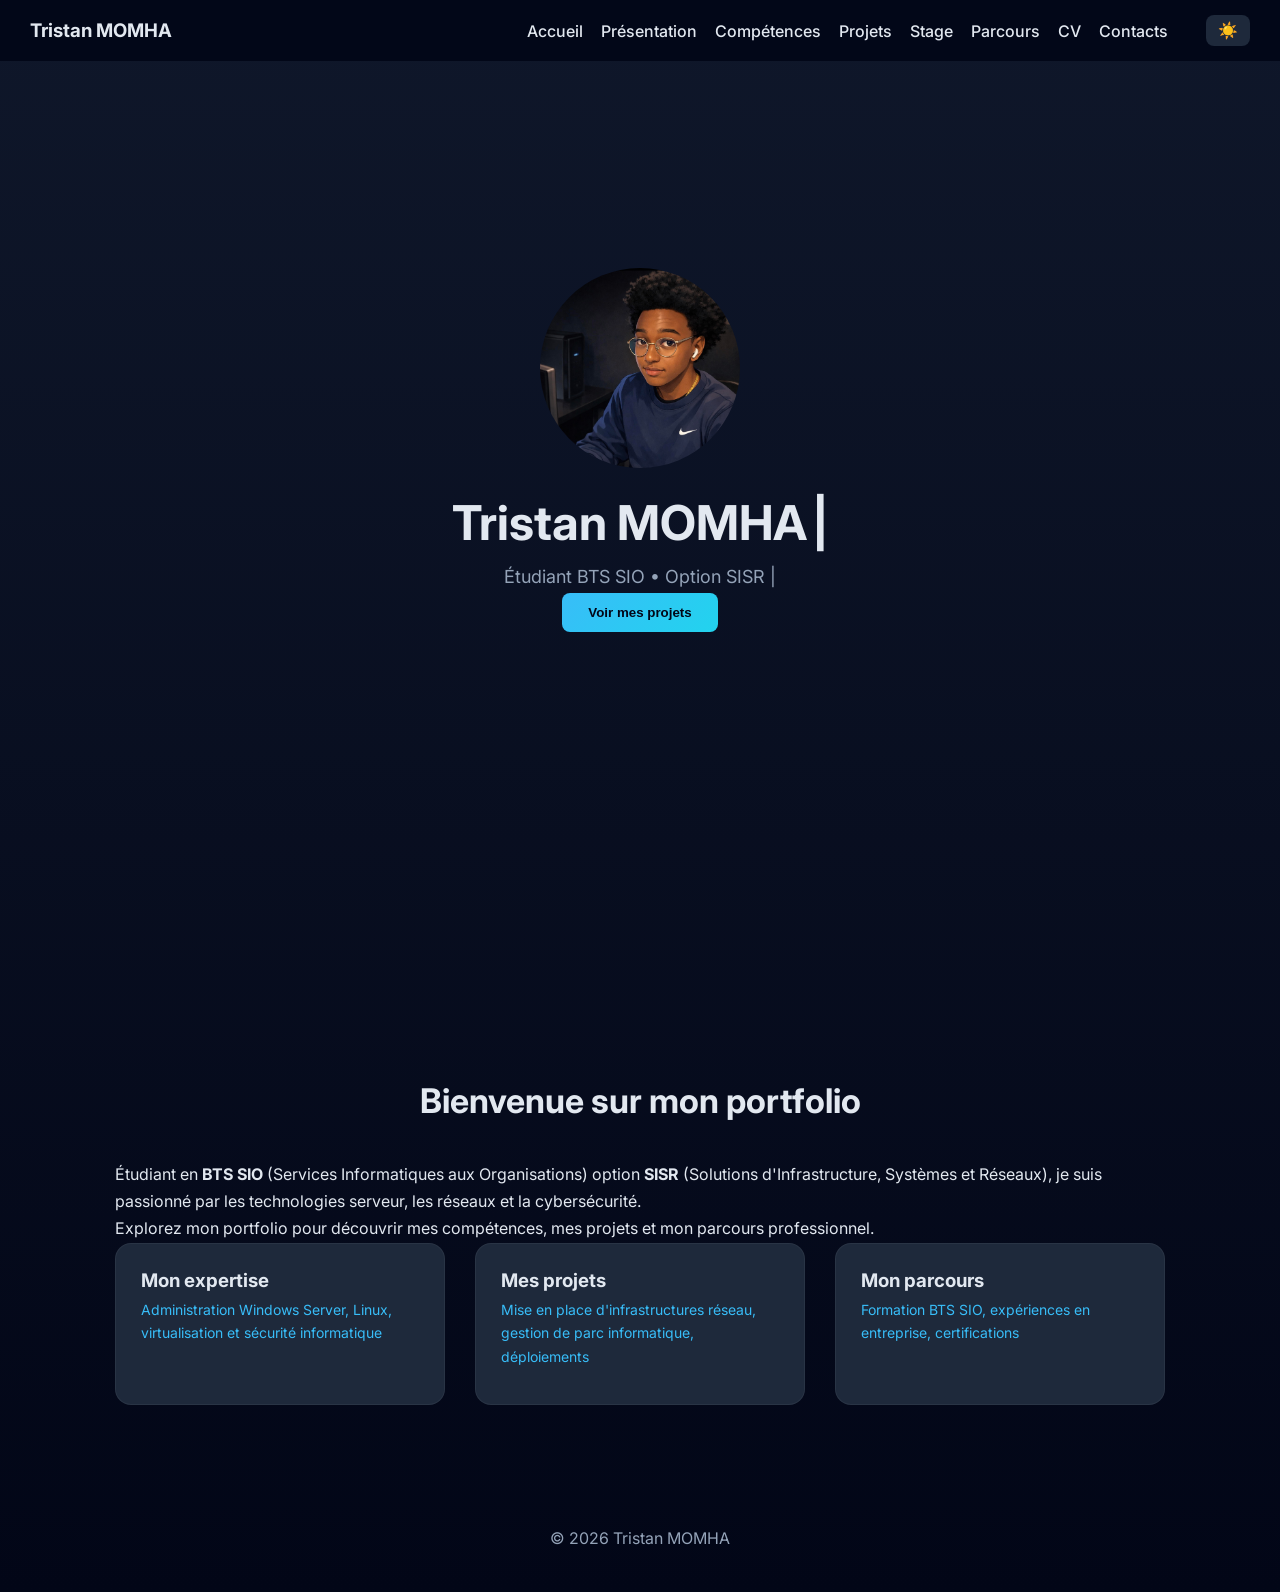
==== index.html @ 9be64e83 "Premier commit : mon site portfolio" ====
<!DOCTYPE html>
<html lang="fr">
<head>

<meta charset="UTF-8">
<meta name="viewport" content="width=device-width, initial-scale=1.0">

<meta name="description" content="Portfolio de Tristan MOMHA, étudiant BTS SIO option SISR. Compétences en administration Windows Server, Linux, réseaux et sécurité.">

 <title>Portfolio | Tristan MOMHA</title>

<link rel="stylesheet" href="css/style.css">

<link href="https://fonts.googleapis.com/css2?family=Inter:wght@300;400;600;700&display=swap" rel="stylesheet">

</head>

<body>

<nav>

<h3>Tristan MOMHA</h3>

<div class="nav-links">
<a href="index.html">Accueil</a>
<a href="presentation.html">Présentation</a>
<a href="competences.html">Compétences</a>
<a href="projets.html">Projets</a>
<a href="stage.html">Stage</a>
<a href="parcours.html">Parcours</a>
<a href="cv.html">CV</a>
<a href="contact.html">Contacts</a>

<button id="theme-toggle" aria-label="Changer le thème">☀️</button>

</div>

</nav>


<header>

<img src="moi.jpg" alt="Photo de profil de Tristan MOMHA">

<h1 class="typewriter">Tristan MOMHA</h1>

<p class="typewriter">Étudiant BTS SIO • Option SISR</p>

<a href="projets.html">
<button aria-label="Voir mes projets">Voir mes projets</button>
</a>

</header>


<main>

<section>

<h2>Bienvenue sur mon portfolio</h2>

<p class="intro">
Étudiant en <strong>BTS SIO</strong> (Services Informatiques aux Organisations) option <strong>SISR</strong> (Solutions d'Infrastructure, Systèmes et Réseaux), je suis passionné par les technologies serveur, les réseaux et la cybersécurité.
</p>

<p class="intro">
Explorez mon portfolio pour découvrir mes compétences, mes projets et mon parcours professionnel.
</p>

<div class="grid">

<div class="card">

<h3>Mon expertise</h3>

<p>Administration Windows Server, Linux, virtualisation et sécurité informatique</p>

</div>

<div class="card">

<h3>Mes projets</h3>

<p>Mise en place d'infrastructures réseau, gestion de parc informatique, déploiements</p>

</div>

<div class="card">

<h3>Mon parcours</h3>

<p>Formation BTS SIO, expériences en entreprise, certifications</p>

</div>

</div>

</section>

</main>


<footer>

<p>© 2026 Tristan MOMHA</p>

</footer>

<script src="js/script.js"></script>

</body>
</html>
---- css/style.css ----
:root{
--bg:#0f172a;
--bg2:#020617;
--card:#1e293b;
--accent:#38bdf8;
--accent2:#22d3ee;
--text:#e2e8f0;
--muted:#94a3b8;
}

/* RESET */

*{
margin:0;
padding:0;
box-sizing:border-box;
}

html{
scroll-behavior:smooth;
}

body{
font-family:'Inter',sans-serif;
background:linear-gradient(180deg,var(--bg),var(--bg2));
color:var(--text);
}

/* NAVIGATION */

nav{
position:fixed;
top:0;
width:100%;
background:rgba(2,6,23,0.9);
backdrop-filter:blur(8px);
padding:15px 30px;
display:flex;
justify-content:space-between;
align-items:center;
z-index:1000;
}

.nav-links{
display:flex;
align-items:center;
gap:18px;
}

nav h3{
font-weight:700;
}

nav a{
color:var(--text);
text-decoration:none;
font-weight:500;
transition:0.3s;
}

nav a:hover{
color:var(--accent);
}

nav a:focus{
outline:2px solid var(--accent);
outline-offset:4px;
border-radius:4px;
}

nav a.active{
color:var(--accent);
font-weight:600;
}

/* HEADER */

header{
height:100vh;
display:flex;
flex-direction:column;
justify-content:center;
align-items:center;
text-align:center;
padding:20px;
}

header img{
width:200px;
height:200px;
border-radius:50%;
object-fit:cover;
object-position:center top;
margin-bottom:25px;
}

header h1{
font-size:48px;
margin-bottom:10px;
}

header p{
color:var(--muted);
font-size:18px;
}

/* SECTIONS */

section{
padding:120px 25px 80px;
max-width:1100px;
margin:auto;
margin-top:60px;
}

h2{
font-size:34px;
margin-bottom:40px;
text-align:center;
}

p{
line-height:1.7;
}

/* BOUTONS */

button{
padding:12px 26px;
border-radius:8px;
border:none;
background:linear-gradient(135deg,var(--accent),var(--accent2));
color:#020617;
font-weight:600;
cursor:pointer;
transition:0.3s;
}

button:hover{
transform:translateY(-3px);
box-shadow:0 10px 25px rgba(0,0,0,0.4);
}

button:focus{
outline:2px solid var(--accent);
outline-offset:4px;
}

/* GRID */

.grid{
display:grid;
grid-template-columns:repeat(auto-fit,minmax(320px,1fr));
gap:30px;
}

/* CARTES */

.card{
background:var(--card);
padding:25px;
border-radius:16px;
border:1px solid rgba(255,255,255,0.05);
transition:0.3s;
}

.card:hover{
transform:translateY(-8px);
box-shadow:0 20px 50px rgba(0,0,0,0.4);
}

.card h3{
margin-bottom:6px;
}

.card p{
color:var(--accent);
font-size:14px;
margin-bottom:10px;
}

.card ul{
margin-top:10px;
padding-left:18px;
line-height:1.6;
color:var(--muted);
}

/* IMAGE LOCALISATION STAGE */

.stage-img{
width:100%;
margin-top:15px;
border-radius:10px;
transition:0.3s;
}

.stage-img:hover{
transform:scale(1.03);
}

/* COMPÉTENCES */

.skills{
display:grid;
gap:18px;
}

.skill-bar{
background:#0f172a;
border-radius:10px;
overflow:hidden;
}

.skill-bar span{
display:block;
padding:6px;
background:linear-gradient(90deg,var(--accent),var(--accent2));
}

/* TIMELINE */

.timeline{
border-left:2px solid var(--accent);
padding-left:20px;
display:grid;
gap:25px;
}

.timeline-item{
position:relative;
}

.timeline-item::before{
content:"";
position:absolute;
left:-29px;
top:5px;
width:14px;
height:14px;
background:var(--accent);
border-radius:50%;
}

/* CV */

.cv-preview{
width:100%;
height:500px;
border:none;
border-radius:12px;
margin-bottom:20px;
}

/* CONTACT */

.contact-card{
background:var(--card);
padding:30px;
border-radius:16px;
max-width:500px;
margin:auto;
text-align:center;
}

.contact-info{
font-size:18px;
margin-bottom:20px;
}

.contact-info a{
color:var(--accent);
text-decoration:none;
}

.contact-info a:hover{
text-decoration:underline;
}

/* CONTACT FORM */

.contact-container{
display:grid;
grid-template-columns:1fr 1fr;
gap:40px;
max-width:1000px;
margin:auto;
}

.contact-form{
background:var(--card);
padding:30px;
border-radius:16px;
}

.form-group{
margin-bottom:20px;
}

.form-group label{
display:block;
margin-bottom:8px;
font-weight:500;
}

.form-group input,
.form-group textarea{
width:100%;
padding:12px 16px;
border-radius:8px;
border:1px solid rgba(255,255,255,0.1);
background:rgba(0,0,0,0.2);
color:var(--text);
font-family:'Inter',sans-serif;
font-size:14px;
transition:0.3s;
}

.form-group input:focus,
.form-group textarea:focus{
outline:none;
border-color:var(--accent);
box-shadow:0 0 0 3px rgba(56,189,248,0.2);
}

.form-group textarea{
resize:vertical;
min-height:120px;
}

#form-status{
margin-top:15px;
text-align:center;
font-size:14px;
}

#form-status.success{
color:#22c55e;
}

#form-status.error{
color:#ef4444;
}

.contact-info-card{
background:var(--card);
padding:30px;
border-radius:16px;
}

.contact-info-card h3{
margin-bottom:25px;
}

.contact-item{
margin-bottom:20px;
}

.contact-item span{
display:block;
color:var(--muted);
font-size:13px;
margin-bottom:5px;
}

.contact-item a{
color:var(--accent);
text-decoration:none;
font-size:16px;
}

.contact-item a:hover{
text-decoration:underline;
}

/* FOOTER */

footer{
text-align:center;
padding:40px 20px;
color:var(--muted);
}

/* TYPEWRITER */

.typewriter::after{
content:"|";
margin-left:5px;
animation:blink 1s infinite;
}

@keyframes blink{
0%{opacity:1;}
50%{opacity:0;}
100%{opacity:1;}
}

/* MODE CLAIR */

body.light-mode{

--bg:#ffffff;
--bg2:#f1f5f9;
--card:#ffffff;
--text:#0f172a;
--muted:#475569;

background:linear-gradient(180deg,var(--bg),var(--bg2));
color:var(--text);

}

body.light-mode nav{
background:rgba(255,255,255,0.9);
}

body.light-mode .card{
box-shadow:0 10px 25px rgba(0,0,0,0.1);
}

body.light-mode .skill-bar{
background:#e2e8f0;
}

/* BOUTON THEME */

#theme-toggle{
margin-left:20px;
padding:6px 12px;
border-radius:8px;
border:none;
cursor:pointer;
font-size:16px;
background:var(--card);
color:var(--text);
transition:0.3s;
}

#theme-toggle:hover{
transform:scale(1.1);
}

#theme-toggle:focus{
outline:2px solid var(--accent);
outline-offset:4px;
}

/* RESPONSIVE */

@media(max-width:800px){
.contact-container{
grid-template-columns:1fr;
}
}

@media(max-width:700px){

nav{
flex-direction:column;
gap:10px;
}

header h1{
font-size:34px;
}

a:focus{
outline:2px solid var(--accent);
outline-offset:4px;
}

}
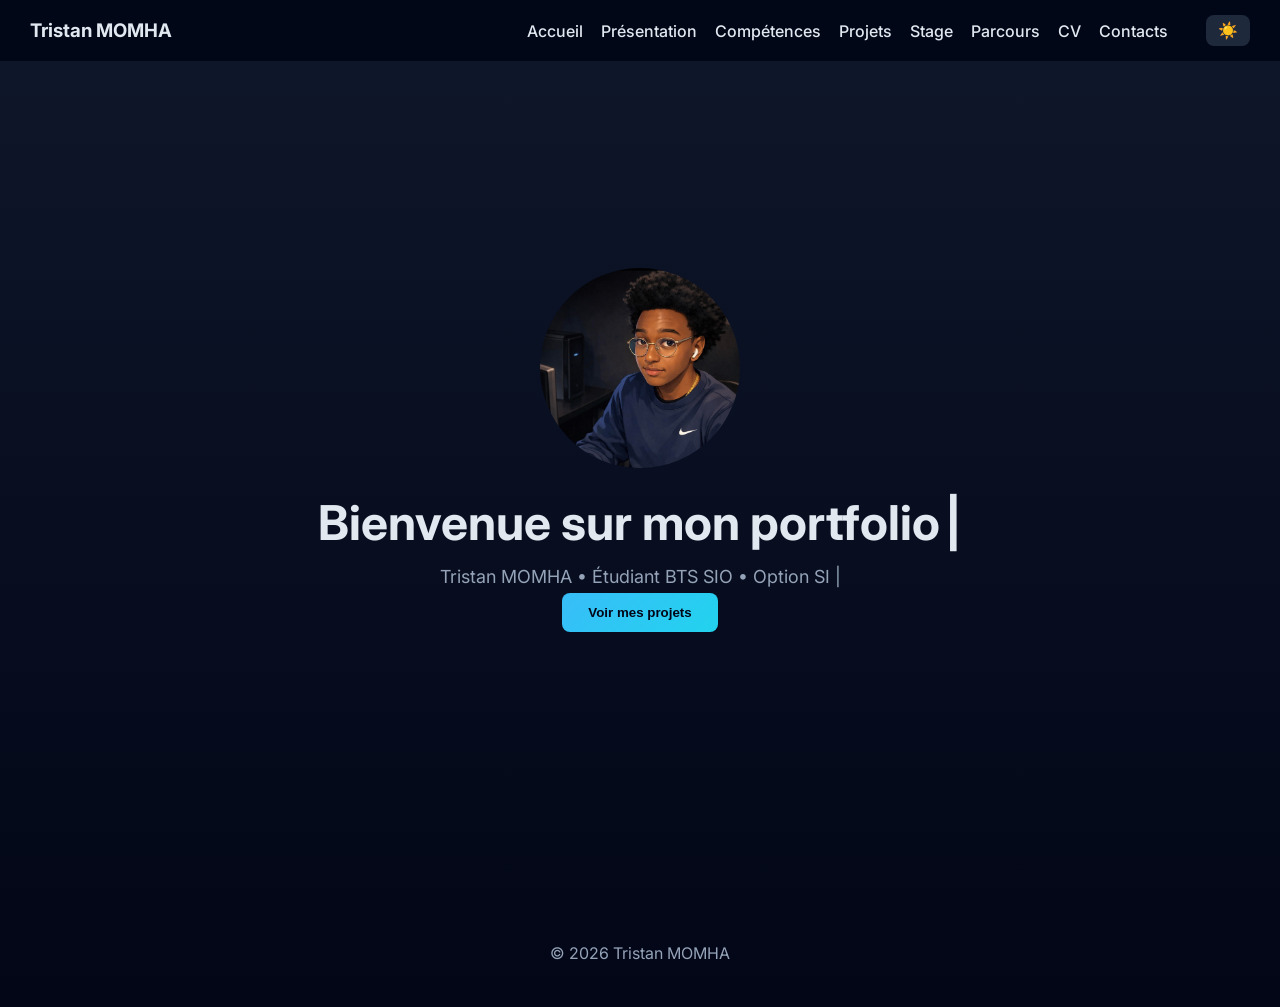
==== commit 8abd1bbe: "page de présentation" ====
--- a/index.html
+++ b/index.html
@@ -42,62 +42,15 @@
 
 <img src="moi.jpg" alt="Photo de profil de Tristan MOMHA">
 
-<h1 class="typewriter">Tristan MOMHA</h1>
+<h1 class="typewriter">Bienvenue sur mon portfolio</h1>
 
-<p class="typewriter">Étudiant BTS SIO • Option SISR</p>
+<p class="typewriter">Tristan MOMHA • Étudiant BTS SIO • Option SISR</p>
 
 <a href="projets.html">
 <button aria-label="Voir mes projets">Voir mes projets</button>
 </a>
 
 </header>
-
-
-<main>
-
-<section>
-
-<h2>Bienvenue sur mon portfolio</h2>
-
-<p class="intro">
-Étudiant en <strong>BTS SIO</strong> (Services Informatiques aux Organisations) option <strong>SISR</strong> (Solutions d'Infrastructure, Systèmes et Réseaux), je suis passionné par les technologies serveur, les réseaux et la cybersécurité.
-</p>
-
-<p class="intro">
-Explorez mon portfolio pour découvrir mes compétences, mes projets et mon parcours professionnel.
-</p>
-
-<div class="grid">
-
-<div class="card">
-
-<h3>Mon expertise</h3>
-
-<p>Administration Windows Server, Linux, virtualisation et sécurité informatique</p>
-
-</div>
-
-<div class="card">
-
-<h3>Mes projets</h3>
-
-<p>Mise en place d'infrastructures réseau, gestion de parc informatique, déploiements</p>
-
-</div>
-
-<div class="card">
-
-<h3>Mon parcours</h3>
-
-<p>Formation BTS SIO, expériences en entreprise, certifications</p>
-
-</div>
-
-</div>
-
-</section>
-
-</main>
 
 
 <footer>
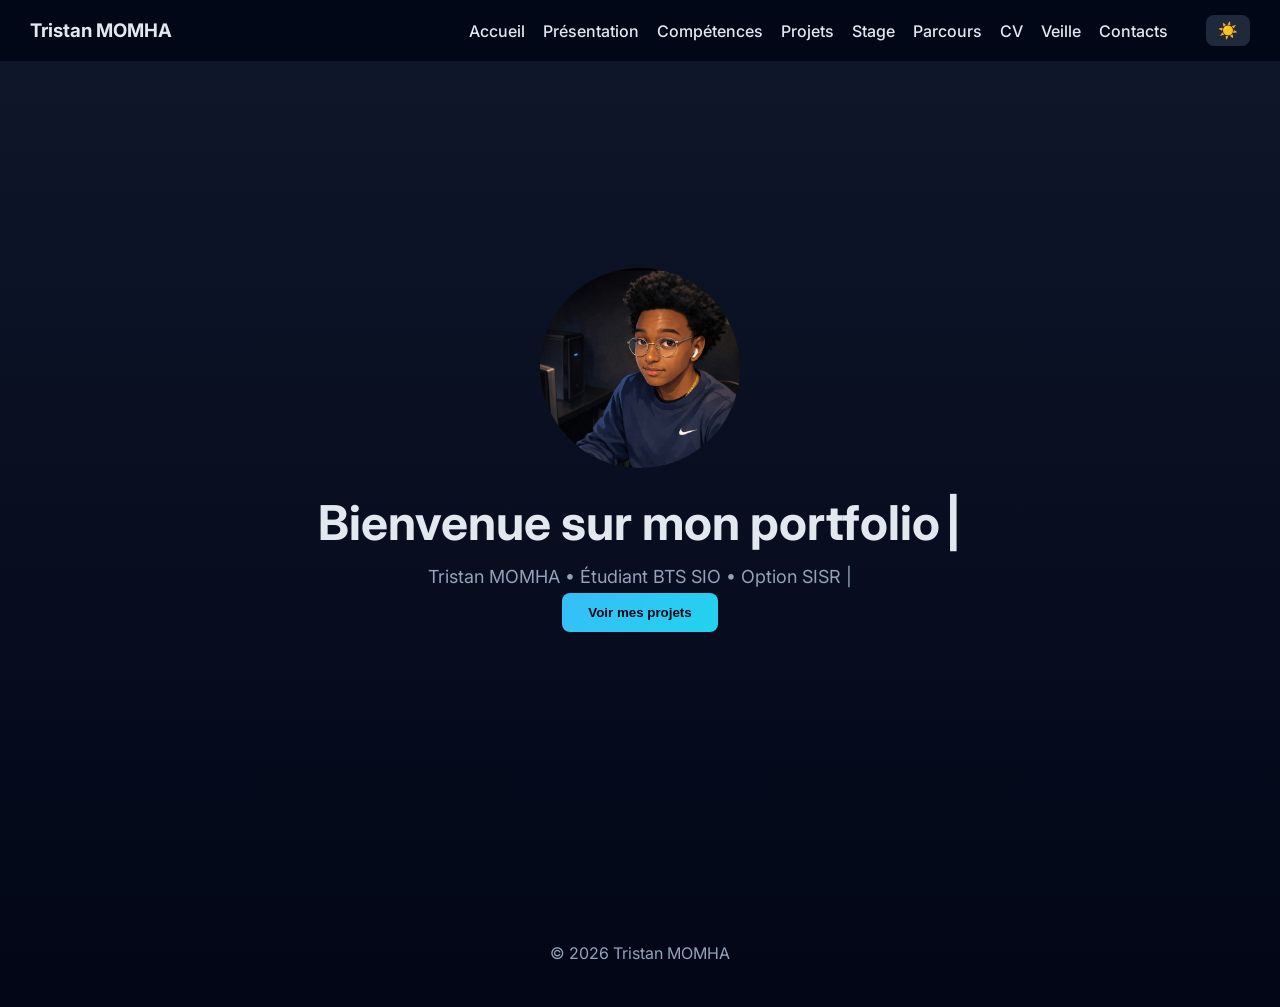
==== commit 6817fcd9: "rajout" ====
--- a/index.html
+++ b/index.html
@@ -29,6 +29,7 @@
 <a href="stage.html">Stage</a>
 <a href="parcours.html">Parcours</a>
 <a href="cv.html">CV</a>
+<a href="veille.html">Veille</a>
 <a href="contact.html">Contacts</a>
 
 <button id="theme-toggle" aria-label="Changer le thème">☀️</button>
--- a/css/style.css
+++ b/css/style.css
@@ -469,4 +469,177 @@
 outline-offset:4px;
 }
 
+}
+
+/* VEILLE TECHNOLOGIQUE */
+
+.veille-header {
+text-align: center;
+margin-bottom: 3rem;
+padding: 2rem;
+background: linear-gradient(135deg, var(--accent), var(--accent2));
+color: #020617;
+border-radius: 10px;
+}
+
+.veille-header h1 {
+font-size: 2.5rem;
+margin-bottom: 1rem;
+}
+
+.veille-header p {
+font-size: 1.2rem;
+opacity: 0.9;
+}
+
+.veille-sujet {
+background: var(--card);
+border-left: 4px solid #dc3545;
+padding: 1.5rem;
+margin: 2rem 0;
+border-radius: 0 10px 10px 0;
+}
+
+.veille-sujet h3 {
+color: #dc3545;
+margin-top: 0;
+}
+
+.sources-list {
+display: flex;
+flex-wrap: wrap;
+gap: 1rem;
+margin: 2rem 0;
+justify-content: center;
+}
+
+.source-badge {
+background: var(--card);
+padding: 0.5rem 1rem;
+border-radius: 20px;
+font-size: 0.9rem;
+color: var(--text);
+border: 1px solid rgba(255,255,255,0.1);
+}
+
+.rss-container {
+display: grid;
+grid-template-columns: repeat(auto-fill, minmax(350px, 1fr));
+gap: 2rem;
+margin: 3rem 0;
+}
+
+.source-section {
+background: var(--card);
+border-radius: 10px;
+box-shadow: 0 2px 10px rgba(0,0,0,0.1);
+overflow: hidden;
+transition: transform 0.3s ease;
+}
+
+.source-section:hover {
+transform: translateY(-5px);
+box-shadow: 0 5px 20px rgba(0,0,0,0.15);
+}
+
+.source-header {
+background: #343a40;
+color: white;
+padding: 1rem;
+font-weight: 600;
+border-bottom: 3px solid #dc3545;
+}
+
+.source-articles {
+padding: 1rem;
+}
+
+.rss-item {
+border-bottom: 1px solid rgba(255,255,255,0.1);
+padding: 1rem 0;
+}
+
+.rss-item:last-child {
+border-bottom: none;
+}
+
+.rss-item h3 {
+margin: 0 0 0.5rem 0;
+font-size: 1rem;
+}
+
+.rss-item a {
+color: var(--text);
+text-decoration: none;
+font-weight: 600;
+}
+
+.rss-item a:hover {
+color: var(--accent);
+}
+
+.rss-date {
+color: var(--muted);
+font-size: 0.8rem;
+margin: 0.5rem 0;
+}
+
+.rss-description {
+color: var(--muted);
+font-size: 0.9rem;
+line-height: 1.4;
+}
+
+.contexte-veille {
+background: var(--card);
+padding: 2rem;
+border-radius: 10px;
+margin: 3rem 0;
+box-shadow: 0 2px 10px rgba(0,0,0,0.1);
+}
+
+.contexte-veille h3 {
+color: var(--text);
+border-bottom: 2px solid #dc3545;
+padding-bottom: 0.5rem;
+margin-bottom: 1.5rem;
+}
+
+.contexte-veille ul {
+color: var(--muted);
+line-height: 1.8;
+padding-left: 20px;
+}
+
+.contexte-veille li {
+margin-bottom: 10px;
+}
+
+.stat-grid {
+display: grid;
+grid-template-columns: repeat(auto-fit, minmax(250px, 1fr));
+gap: 1.5rem;
+margin: 2rem 0;
+}
+
+.stat-card {
+background: var(--bg);
+padding: 1.5rem;
+border-radius: 8px;
+text-align: center;
+border: 1px solid rgba(255,255,255,0.05);
+}
+
+.stat-number {
+font-size: 2.5rem;
+font-weight: 700;
+color: #dc3545;
+margin-bottom: 0.5rem;
+}
+
+.stat-label {
+color: var(--muted);
+font-size: 0.9rem;
+text-transform: uppercase;
+letter-spacing: 1px;
 }
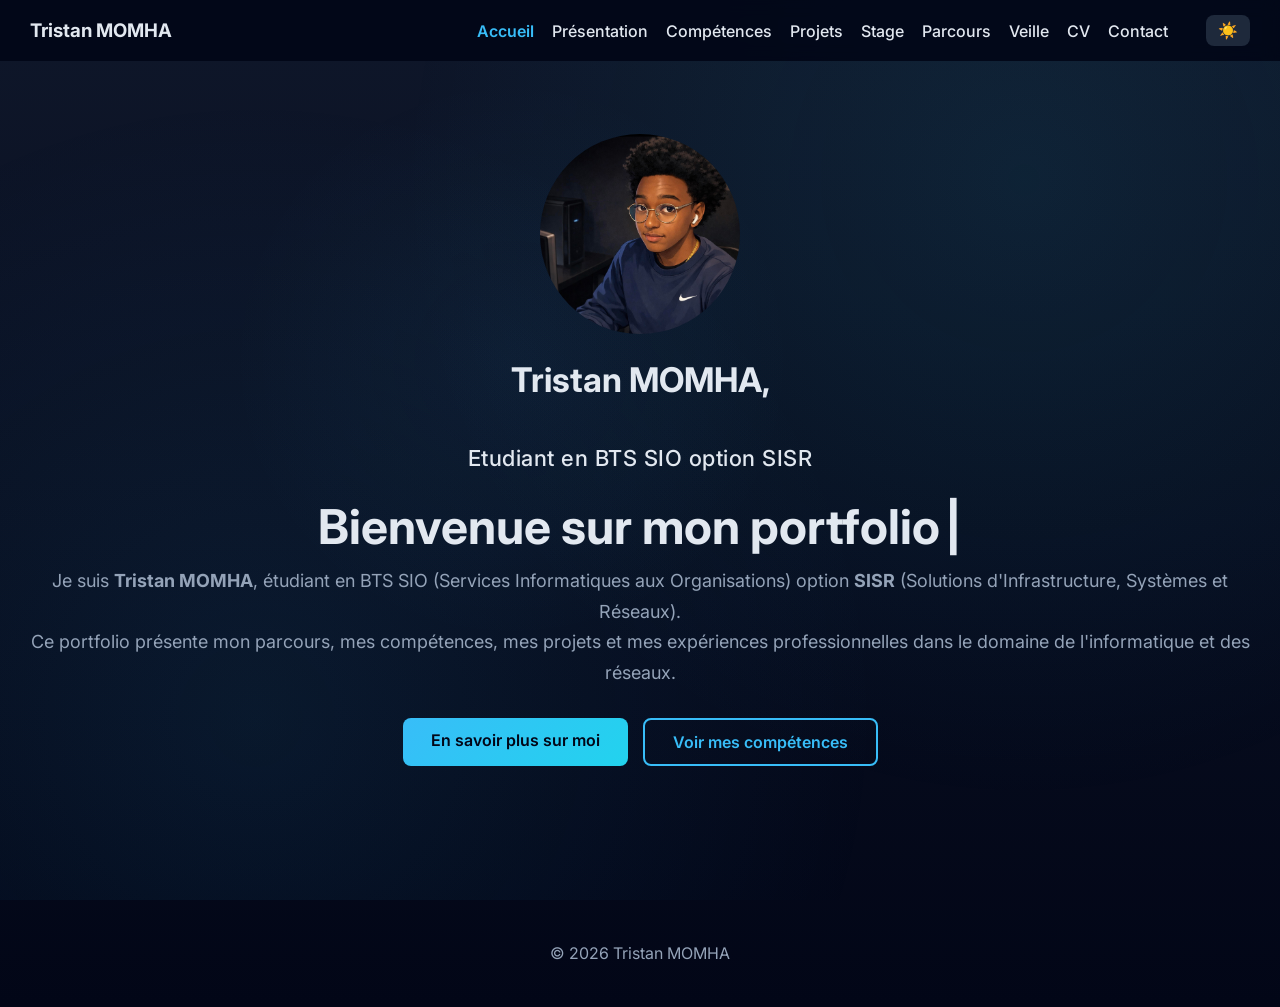
==== commit 603baa60: "changement de code" ====
--- a/index.html
+++ b/index.html
@@ -28,9 +28,9 @@
 <a href="projets.html">Projets</a>
 <a href="stage.html">Stage</a>
 <a href="parcours.html">Parcours</a>
+<a href="veille.html">Veille</a>
 <a href="cv.html">CV</a>
-<a href="veille.html">Veille</a>
-<a href="contact.html">Contacts</a>
+<a href="contact.html">Contact</a>
 
 <button id="theme-toggle" aria-label="Changer le thème">☀️</button>
 
@@ -38,21 +38,29 @@
 
 </nav>
 
-
 <header>
 
 <img src="moi.jpg" alt="Photo de profil de Tristan MOMHA">
 
+<h2>Tristan MOMHA,</h2>
+<p class="subtitle">Etudiant en BTS SIO option SISR</p>
+
 <h1 class="typewriter">Bienvenue sur mon portfolio</h1>
 
-<p class="typewriter">Tristan MOMHA • Étudiant BTS SIO • Option SISR</p>
+<p>Je suis <strong>Tristan MOMHA</strong>, étudiant en BTS SIO (Services Informatiques aux Organisations) option <strong>SISR</strong> (Solutions d'Infrastructure, Systèmes et Réseaux).</p>
 
-<a href="projets.html">
-<button aria-label="Voir mes projets">Voir mes projets</button>
-</a>
+<p>Ce portfolio présente mon parcours, mes compétences, mes projets et mes expériences professionnelles dans le domaine de l'informatique et des réseaux.</p>
+
+<div class="welcome-links">
+  <a href="presentation.html" class="btn-primary">En savoir plus sur moi</a>
+  <a href="competences.html" class="btn-secondary">Voir mes compétences</a>
+</div>
 
 </header>
 
+<main>
+
+</main>
 
 <footer>
 
--- a/css/style.css
+++ b/css/style.css
@@ -24,6 +24,40 @@
 font-family:'Inter',sans-serif;
 background:linear-gradient(180deg,var(--bg),var(--bg2));
 color:var(--text);
+position:relative;
+overflow-x:hidden;
+}
+
+/* Animated background */
+body::before{
+content:'';
+position:fixed;
+top:0;
+left:0;
+width:100%;
+height:100%;
+background: 
+radial-gradient(circle at 20% 80%, rgba(56,189,248,0.08) 0%, transparent 50%),
+radial-gradient(circle at 80% 20%, rgba(34,211,238,0.08) 0%, transparent 50%),
+radial-gradient(circle at 40% 40%, rgba(56,189,248,0.05) 0%, transparent 30%);
+animation:bgMove 20s ease-in-out infinite;
+z-index:-1;
+pointer-events:none;
+}
+
+@keyframes bgMove{
+0%,100%{
+transform:translate(0,0) scale(1);
+}
+25%{
+transform:translate(20px,-20px) scale(1.05);
+}
+50%{
+transform:translate(-10px,10px) scale(0.98);
+}
+75%{
+transform:translate(-20px,-10px) scale(1.02);
+}
 }
 
 /* NAVIGATION */
@@ -99,6 +133,14 @@
 margin-bottom:10px;
 }
 
+header .subtitle{
+color:var(--primary);
+font-size:22px;
+font-weight:500;
+margin-bottom:20px;
+letter-spacing:0.5px;
+}
+
 header p{
 color:var(--muted);
 font-size:18px;
@@ -152,6 +194,145 @@
 display:grid;
 grid-template-columns:repeat(auto-fit,minmax(320px,1fr));
 gap:30px;
+}
+
+/* WELCOME SECTION */
+
+.welcome{
+text-align:center;
+margin-bottom:60px;
+}
+
+.welcome h2{
+font-size:2.5rem;
+margin-bottom:20px;
+background:linear-gradient(135deg,var(--accent),var(--accent2));
+-webkit-background-clip:text;
+-webkit-text-fill-color:transparent;
+background-clip:text;
+}
+
+.welcome p{
+font-size:1.1rem;
+color:var(--muted);
+max-width:700px;
+margin:0 auto 15px;
+line-height:1.7;
+}
+
+.welcome strong{
+color:var(--accent);
+}
+
+.welcome-links{
+display:flex;
+gap:15px;
+justify-content:center;
+margin-top:30px;
+flex-wrap:wrap;
+}
+
+.btn-primary,.btn-secondary{
+padding:12px 28px;
+border-radius:8px;
+text-decoration:none;
+font-weight:600;
+transition:0.3s;
+}
+
+.btn-primary{
+background:linear-gradient(135deg,var(--accent),var(--accent2));
+color:var(--bg2);
+}
+
+.btn-primary:hover{
+transform:translateY(-2px);
+box-shadow:0 5px 20px rgba(56,189,248,0.3);
+}
+
+.btn-secondary{
+background:transparent;
+border:2px solid var(--accent);
+color:var(--accent);
+}
+
+.btn-secondary:hover{
+background:var(--accent);
+color:var(--bg2);
+}
+
+/* HIGHLIGHTS SECTION */
+
+.highlights{
+display:grid;
+grid-template-columns:repeat(auto-fit,minmax(280px,1fr));
+gap:25px;
+margin-top:40px;
+}
+
+.highlight-card{
+background:var(--card);
+padding:30px;
+border-radius:12px;
+border:1px solid rgba(56,189,248,0.1);
+transition:0.3s;
+}
+
+.highlight-card:hover{
+transform:translateY(-5px);
+border-color:var(--accent);
+box-shadow:0 10px 30px rgba(0,0,0,0.3);
+}
+
+.highlight-card h3{
+font-size:1.3rem;
+margin-bottom:12px;
+color:var(--accent);
+}
+
+.highlight-card p{
+color:var(--muted);
+margin-bottom:20px;
+line-height:1.6;
+}
+
+.highlight-card a{
+color:var(--accent2);
+text-decoration:none;
+font-weight:600;
+transition:0.3s;
+}
+
+.highlight-card a:hover{
+color:var(--accent);
+}
+
+/* FILE PREVIEW */
+
+.file-preview{
+display:flex;
+align-items:center;
+gap:20px;
+background:var(--card);
+padding:25px;
+border-radius:12px;
+border:1px solid rgba(56,189,248,0.1);
+margin:20px auto 30px;
+max-width:500px;
+}
+
+.file-icon{
+font-size:3rem;
+}
+
+.file-info h3{
+color:var(--text);
+margin-bottom:5px;
+}
+
+.file-info p{
+color:var(--muted);
+font-size:0.9rem;
 }
 
 /* CARTES */
@@ -422,6 +603,21 @@
 background:#e2e8f0;
 }
 
+body.light-mode .stat-card{
+background:linear-gradient(135deg,rgba(56,189,248,0.15),rgba(34,211,238,0.1));
+}
+
+body.light-mode .rss-item{
+background:rgba(0,0,0,0.05);
+}
+
+body.light-mode body::before{
+background: 
+radial-gradient(circle at 20% 80%, rgba(56,189,248,0.15) 0%, transparent 50%),
+radial-gradient(circle at 80% 20%, rgba(34,211,238,0.1) 0%, transparent 50%),
+radial-gradient(circle at 40% 40%, rgba(56,189,248,0.1) 0%, transparent 30%);
+}
+
 /* BOUTON THEME */
 
 #theme-toggle{
@@ -471,175 +667,209 @@
 
 }
 
-/* VEILLE TECHNOLOGIQUE */
-
-.veille-header {
-text-align: center;
-margin-bottom: 3rem;
-padding: 2rem;
-background: linear-gradient(135deg, var(--accent), var(--accent2));
-color: #020617;
-border-radius: 10px;
-}
-
-.veille-header h1 {
-font-size: 2.5rem;
-margin-bottom: 1rem;
-}
-
-.veille-header p {
-font-size: 1.2rem;
-opacity: 0.9;
-}
-
-.veille-sujet {
-background: var(--card);
-border-left: 4px solid #dc3545;
-padding: 1.5rem;
-margin: 2rem 0;
-border-radius: 0 10px 10px 0;
-}
-
-.veille-sujet h3 {
-color: #dc3545;
-margin-top: 0;
-}
-
-.sources-list {
-display: flex;
-flex-wrap: wrap;
-gap: 1rem;
-margin: 2rem 0;
-justify-content: center;
-}
-
-.source-badge {
-background: var(--card);
-padding: 0.5rem 1rem;
-border-radius: 20px;
-font-size: 0.9rem;
-color: var(--text);
-border: 1px solid rgba(255,255,255,0.1);
-}
-
-.rss-container {
-display: grid;
-grid-template-columns: repeat(auto-fill, minmax(350px, 1fr));
-gap: 2rem;
-margin: 3rem 0;
-}
-
-.source-section {
-background: var(--card);
-border-radius: 10px;
-box-shadow: 0 2px 10px rgba(0,0,0,0.1);
-overflow: hidden;
-transition: transform 0.3s ease;
-}
-
-.source-section:hover {
-transform: translateY(-5px);
-box-shadow: 0 5px 20px rgba(0,0,0,0.15);
-}
-
-.source-header {
-background: #343a40;
-color: white;
-padding: 1rem;
-font-weight: 600;
-border-bottom: 3px solid #dc3545;
-}
-
-.source-articles {
-padding: 1rem;
-}
-
-.rss-item {
-border-bottom: 1px solid rgba(255,255,255,0.1);
-padding: 1rem 0;
-}
-
-.rss-item:last-child {
-border-bottom: none;
-}
-
-.rss-item h3 {
-margin: 0 0 0.5rem 0;
-font-size: 1rem;
-}
-
-.rss-item a {
-color: var(--text);
-text-decoration: none;
-font-weight: 600;
-}
-
-.rss-item a:hover {
-color: var(--accent);
-}
-
-.rss-date {
-color: var(--muted);
-font-size: 0.8rem;
-margin: 0.5rem 0;
-}
-
-.rss-description {
-color: var(--muted);
-font-size: 0.9rem;
-line-height: 1.4;
-}
-
-.contexte-veille {
-background: var(--card);
-padding: 2rem;
-border-radius: 10px;
-margin: 3rem 0;
-box-shadow: 0 2px 10px rgba(0,0,0,0.1);
-}
-
-.contexte-veille h3 {
-color: var(--text);
-border-bottom: 2px solid #dc3545;
-padding-bottom: 0.5rem;
-margin-bottom: 1.5rem;
-}
-
-.contexte-veille ul {
-color: var(--muted);
-line-height: 1.8;
-padding-left: 20px;
-}
-
-.contexte-veille li {
-margin-bottom: 10px;
-}
-
-.stat-grid {
-display: grid;
-grid-template-columns: repeat(auto-fit, minmax(250px, 1fr));
-gap: 1.5rem;
-margin: 2rem 0;
-}
-
-.stat-card {
-background: var(--bg);
-padding: 1.5rem;
-border-radius: 8px;
-text-align: center;
-border: 1px solid rgba(255,255,255,0.05);
-}
-
-.stat-number {
-font-size: 2.5rem;
-font-weight: 700;
-color: #dc3545;
-margin-bottom: 0.5rem;
-}
-
-.stat-label {
-color: var(--muted);
-font-size: 0.9rem;
-text-transform: uppercase;
-letter-spacing: 1px;
+/* VEILLE STYLES */
+
+.veille-header{
+text-align:center;
+background:linear-gradient(135deg,rgba(56,189,248,0.1),rgba(34,211,238,0.05));
+padding:40px;
+border-radius:20px;
+margin-bottom:30px;
+border:1px solid rgba(56,189,248,0.2);
+}
+
+.veille-header h1{
+font-size:42px;
+margin-bottom:10px;
+background:linear-gradient(90deg,var(--accent),var(--accent2));
+-webkit-background-clip:text;
+-webkit-text-fill-color:transparent;
+background-clip:text;
+}
+
+.veille-header p{
+color:var(--muted);
+font-size:18px;
+}
+
+.veille-sujet{
+background:var(--card);
+padding:30px;
+border-radius:16px;
+margin-bottom:30px;
+border:1px solid rgba(255,255,255,0.05);
+}
+
+.veille-sujet h3{
+color:var(--accent);
+margin-bottom:15px;
+}
+
+.veille-sujet p{
+color:var(--muted);
+line-height:1.8;
+}
+
+.sources-list{
+display:flex;
+flex-wrap:wrap;
+gap:12px;
+justify-content:center;
+margin-bottom:40px;
+}
+
+.source-badge{
+background:linear-gradient(135deg,var(--accent),var(--accent2));
+color:#020617;
+padding:8px 16px;
+border-radius:20px;
+font-size:13px;
+font-weight:600;
+transition:0.3s;
+}
+
+.source-badge:hover{
+transform:translateY(-3px);
+box-shadow:0 8px 20px rgba(56,189,248,0.3);
+}
+
+.rss-container{
+margin-top:40px;
+}
+
+.source-section{
+margin-bottom:30px;
+background:var(--card);
+border-radius:16px;
+overflow:hidden;
+border:1px solid rgba(255,255,255,0.05);
+}
+
+.source-header{
+padding:15px 20px;
+font-weight:700;
+color:#fff;
+font-size:16px;
+}
+
+.source-articles{
+padding:20px;
+}
+
+.rss-items{
+display:grid;
+gap:15px;
+}
+
+.rss-item{
+padding:20px;
+background:rgba(0,0,0,0.2);
+border-radius:12px;
+border:1px solid rgba(255,255,255,0.05);
+transition:0.3s;
+}
+
+.rss-item:hover{
+transform:translateX(5px);
+border-color:rgba(56,189,248,0.3);
+}
+
+.rss-item h4{
+margin-bottom:10px;
+}
+
+.rss-item h4 a{
+color:var(--text);
+text-decoration:none;
+transition:0.3s;
+}
+
+.rss-item h4 a:hover{
+color:var(--accent);
+}
+
+.rss-date{
+color:var(--muted);
+font-size:12px;
+margin-bottom:8px;
+}
+
+.rss-description{
+color:var(--muted);
+font-size:14px;
+line-height:1.6;
+}
+
+.contexte-veille{
+background:var(--card);
+padding:35px;
+border-radius:16px;
+margin-top:40px;
+border:1px solid rgba(255,255,255,0.05);
+}
+
+.contexte-veille h3{
+color:var(--accent);
+margin-bottom:25px;
+text-align:center;
+}
+
+.contexte-veille h4{
+margin:30px 0 15px;
+color:var(--text);
+}
+
+.contexte-veille ul{
+padding-left:20px;
+line-height:1.8;
+color:var(--muted);
+}
+
+.contexte-veille li{
+margin-bottom:12px;
+}
+
+.contexte-veille li strong{
+color:var(--accent2);
+}
+
+.stat-grid{
+display:grid;
+grid-template-columns:repeat(auto-fit,minmax(200px,1fr));
+gap:20px;
+margin-bottom:20px;
+}
+
+.stat-card{
+background:linear-gradient(135deg,rgba(56,189,248,0.1),rgba(34,211,238,0.05));
+padding:25px;
+border-radius:12px;
+text-align:center;
+border:1px solid rgba(56,189,248,0.2);
+transition:0.3s;
+}
+
+.stat-card:hover{
+transform:translateY(-5px);
+box-shadow:0 15px 30px rgba(56,189,248,0.15);
+}
+
+.stat-number{
+font-size:36px;
+font-weight:700;
+color:var(--accent);
+margin-bottom:8px;
+}
+
+.stat-label{
+color:var(--muted);
+font-size:13px;
+}
+
+.update-info{
+text-align:center;
+padding:20px;
+color:var(--muted);
+font-size:13px;
+margin-top:30px;
 }
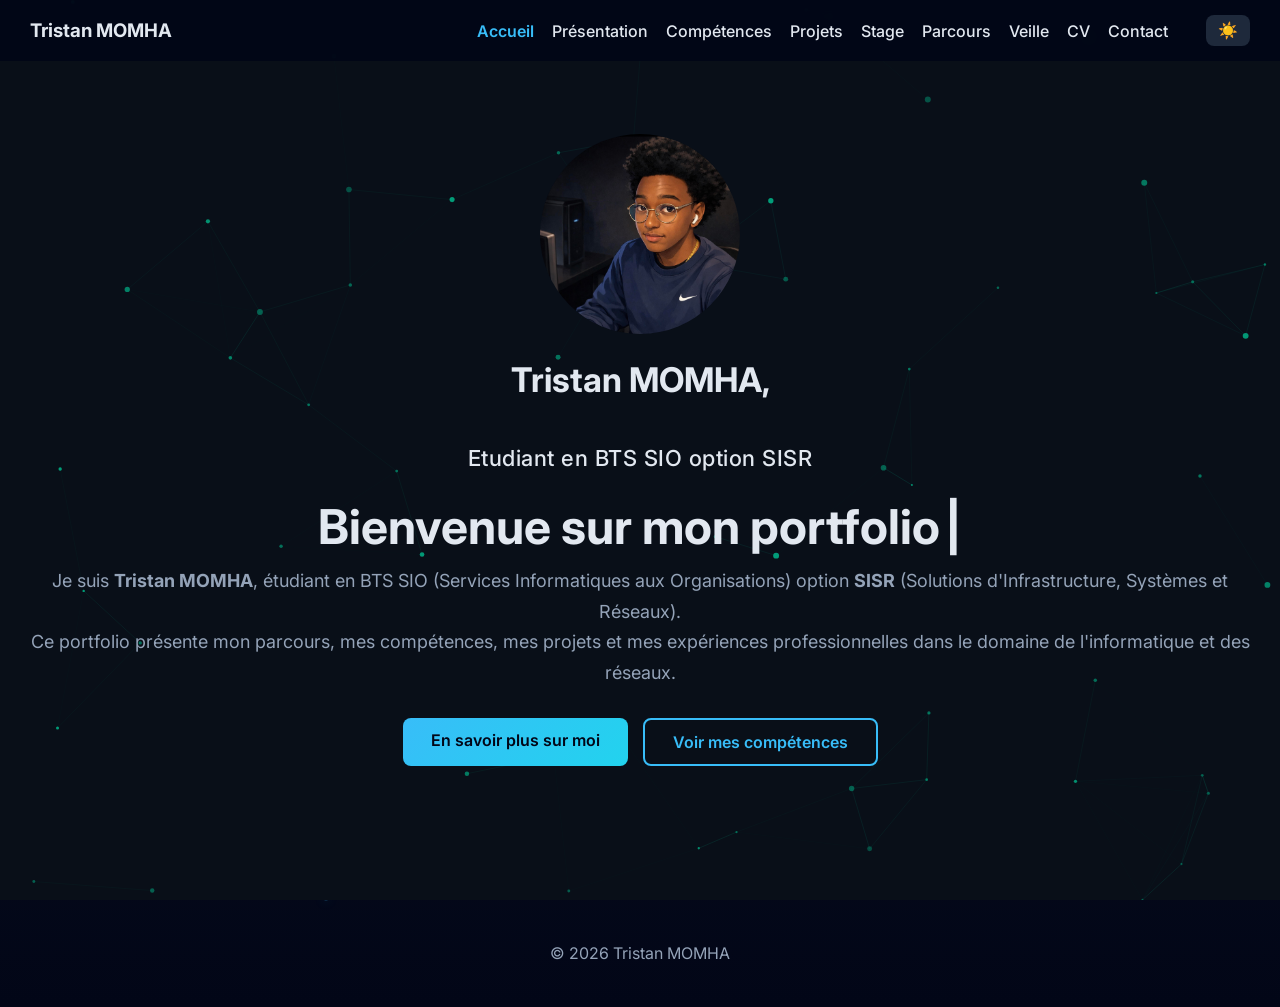
==== commit 605d99be: "changements" ====
--- a/index.html
+++ b/index.html
@@ -16,6 +16,8 @@
 </head>
 
 <body>
+
+<canvas id="bg-animation"></canvas>
 
 <nav>
 
@@ -69,6 +71,7 @@
 </footer>
 
 <script src="js/script.js"></script>
+<script src="js/bg-animation.js"></script>
 
 </body>
 </html>
--- a/css/style.css
+++ b/css/style.css
@@ -1,3 +1,14 @@
+/* Canvas Background Animation */
+#bg-animation{
+    position:fixed;
+    top:0;
+    left:0;
+    width:100%;
+    height:100%;
+    z-index:-1;
+    pointer-events:none;
+}
+
 :root{
 --bg:#0f172a;
 --bg2:#020617;
@@ -28,7 +39,11 @@
 overflow-x:hidden;
 }
 
-/* Animated background */
+/* ============================================
+   ANIME TECH BACKGROUND - MATRIX & CIRCUITS
+   ============================================ */
+
+/* Base animated background */
 body::before{
 content:'';
 position:fixed;
@@ -37,27 +52,254 @@
 width:100%;
 height:100%;
 background: 
-radial-gradient(circle at 20% 80%, rgba(56,189,248,0.08) 0%, transparent 50%),
-radial-gradient(circle at 80% 20%, rgba(34,211,238,0.08) 0%, transparent 50%),
-radial-gradient(circle at 40% 40%, rgba(56,189,248,0.05) 0%, transparent 30%);
+radial-gradient(circle at 20% 80%, rgba(56,189,248,0.1) 0%, transparent 50%),
+radial-gradient(circle at 80% 20%, rgba(34,211,238,0.1) 0%, transparent 50%),
+radial-gradient(circle at 40% 40%, rgba(56,189,248,0.08) 0%, transparent 30%);
 animation:bgMove 20s ease-in-out infinite;
+z-index:-2;
+pointer-events:none;
+}
+
+@keyframes bgMove{
+0%,100%{transform:translate(0,0) scale(1);}
+25%{transform:translate(20px,-20px) scale(1.05);}
+50%{transform:translate(-10px,10px) scale(0.98);}
+75%{transform:translate(-20px,-10px) scale(1.02);}
+}
+
+/* Matrix Rain Canvas */
+#matrix-canvas{
+position:fixed;
+top:0;
+left:0;
+width:100%;
+height:100%;
 z-index:-1;
 pointer-events:none;
-}
-
-@keyframes bgMove{
-0%,100%{
-transform:translate(0,0) scale(1);
-}
-25%{
-transform:translate(20px,-20px) scale(1.05);
-}
-50%{
-transform:translate(-10px,10px) scale(0.98);
-}
-75%{
-transform:translate(-20px,-10px) scale(1.02);
-}
+opacity:0.35;
+}
+
+/* Circuit Network Background */
+.circuit-bg{
+position:fixed;
+top:0;
+left:0;
+width:100%;
+height:100%;
+z-index:-1;
+pointer-events:none;
+opacity:0.2;
+}
+
+.circuit-node{
+position:absolute;
+width:6px;
+height:6px;
+background:var(--accent);
+border-radius:50%;
+box-shadow:0 0 10px var(--accent), 0 0 20px var(--accent), 0 0 30px var(--accent);
+animation:pulse 2s ease-in-out infinite;
+}
+
+.circuit-line{
+position:absolute;
+background:linear-gradient(90deg, transparent, var(--accent), transparent);
+height:1px;
+opacity:0.5;
+animation:scanLine 3s linear infinite;
+}
+
+.circuit-line.vertical{
+width:1px;
+height:100%;
+background:linear-gradient(180deg, transparent, var(--accent), transparent);
+}
+
+@keyframes pulse{
+0%,100%{transform:scale(1); opacity:1;}
+50%{transform:scale(1.5); opacity:0.7;}
+}
+
+@keyframes scanLine{
+0%{transform:translateX(-100%);}
+100%{transform:translateX(100%);}
+}
+
+/* Floating Particles */
+.particles{
+position:fixed;
+top:0;
+left:0;
+width:100%;
+height:100%;
+z-index:-1;
+pointer-events:none;
+}
+
+.particle{
+position:absolute;
+width:3px;
+height:3px;
+background:var(--accent2);
+border-radius:50%;
+box-shadow:0 0 6px var(--accent2);
+animation:floatParticle linear infinite;
+}
+
+@keyframes floatParticle{
+0%{
+transform:translateY(100vh) rotate(0deg);
+opacity:0;
+}
+10%{
+opacity:1;
+}
+90%{
+opacity:1;
+}
+100%{
+transform:translateY(-100vh) rotate(720deg);
+opacity:0;
+}
+}
+
+/* Code Rain Effect */
+.code-rain{
+position:fixed;
+right:0;
+top:0;
+width:150px;
+height:100%;
+z-index:-1;
+pointer-events:none;
+opacity:0.08;
+overflow:hidden;
+}
+
+.code-column{
+position:absolute;
+top:-100%;
+font-family:'Courier New', monospace;
+font-size:14px;
+color:var(--accent);
+writing-mode:vertical-rl;
+text-orientation:upright;
+animation:codeFall linear infinite;
+white-space:nowrap;
+}
+
+@keyframes codeFall{
+0%{transform:translateY(0);}
+100%{transform:translateY(200%);}
+}
+
+/* Glowing Grid */
+.tech-grid{
+position:fixed;
+top:0;
+left:0;
+width:100%;
+height:100%;
+z-index:-1;
+pointer-events:none;
+background-image:
+linear-gradient(rgba(56,189,248,0.03) 1px, transparent 1px),
+linear-gradient(90deg, rgba(56,189,248,0.03) 1px, transparent 1px);
+background-size:50px 50px;
+animation:gridMove 20s linear infinite;
+}
+
+@keyframes gridMove{
+0%{transform:perspective(500px) rotateX(60deg) translateY(0);}
+100%{transform:perspective(500px) rotateX(60deg) translateY(50px);}
+}
+
+/* Hexagon Pattern */
+.hex-pattern{
+position:fixed;
+top:0;
+left:0;
+width:100%;
+height:100%;
+z-index:-1;
+pointer-events:none;
+opacity:0.03;
+background-image:url("data:image/svg+xml,%3Csvg xmlns='http://www.w3.org/2000/svg' width='28' height='49' viewBox='0 0 28 49'%3E%3Cg fill-rule='evenodd'%3E%3Cg fill='%2338bdf8' fill-opacity='1'%3E%3Cpath d='M13.99 9.25l13 7.5v15l-13 7.5L1 31.75v-15l12.99-7.5zM3 17.9v12.7l10.99 6.34 11-6.35V17.9l-11-6.34L3 17.9zM0 15l12.98-7.5V0h-2v6.35L0 12.69v2.3zm0 18.5L12.98 41v8h-2v-6.85L0 35.81v-2.3zM15 0v7.5L27.99 15H28v-2.31h-.01L17 6.35V0h-2zm0 49v-8l12.99-7.5H28v2.31h-.01L17 42.15V49h-2z'/%3E%3C/g%3E%3C/g%3E%3C/svg%3E");
+}
+
+/* ============================================
+   LIGHT MODE ANIME TECH BACKGROUND
+   ============================================ */
+
+body.light-mode::before{
+background: 
+radial-gradient(circle at 20% 80%, rgba(56,189,248,0.15) 0%, transparent 50%),
+radial-gradient(circle at 80% 20%, rgba(34,211,238,0.15) 0%, transparent 50%),
+radial-gradient(circle at 40% 40%, rgba(56,189,248,0.1) 0%, transparent 30%);
+}
+
+body.light-mode .circuit-node{
+background:#0ea5e9;
+box-shadow:0 0 10px #0ea5e9, 0 0 20px #0ea5e9, 0 0 30px #0ea5e9;
+}
+
+body.light-mode .circuit-line{
+background:linear-gradient(90deg, transparent, #0ea5e9, transparent);
+}
+
+body.light-mode .circuit-line.vertical{
+background:linear-gradient(180deg, transparent, #0ea5e9, transparent);
+}
+
+body.light-mode .particle{
+background:#0284c7;
+box-shadow:0 0 6px #0284c7;
+}
+
+body.light-mode .code-column{
+color:#0369a1;
+}
+
+body.light-mode .tech-grid{
+background-image:
+linear-gradient(rgba(14,165,233,0.04) 1px, transparent 1px),
+linear-gradient(90deg, rgba(14,165,233,0.04) 1px, transparent 1px);
+}
+
+body.light-mode .hex-pattern{
+opacity:0.025;
+}
+
+body.light-mode .glitch-line{
+background:#0ea5e9;
+}
+
+/* Hacker Glitch Effect */
+.glitch-layer{
+position:fixed;
+top:0;
+left:0;
+width:100%;
+height:100%;
+z-index:-1;
+pointer-events:none;
+opacity:0.015;
+}
+
+.glitch-line{
+position:absolute;
+top:0;
+left:0;
+width:100%;
+height:2px;
+background:var(--accent);
+animation:glitch 4s linear infinite;
+}
+
+@keyframes glitch{
+0%,90%,100%{transform:translateX(-100%); opacity:0;}
+92%{opacity:1;}
+94%{transform:translateX(100%); opacity:0;}
 }
 
 /* NAVIGATION */
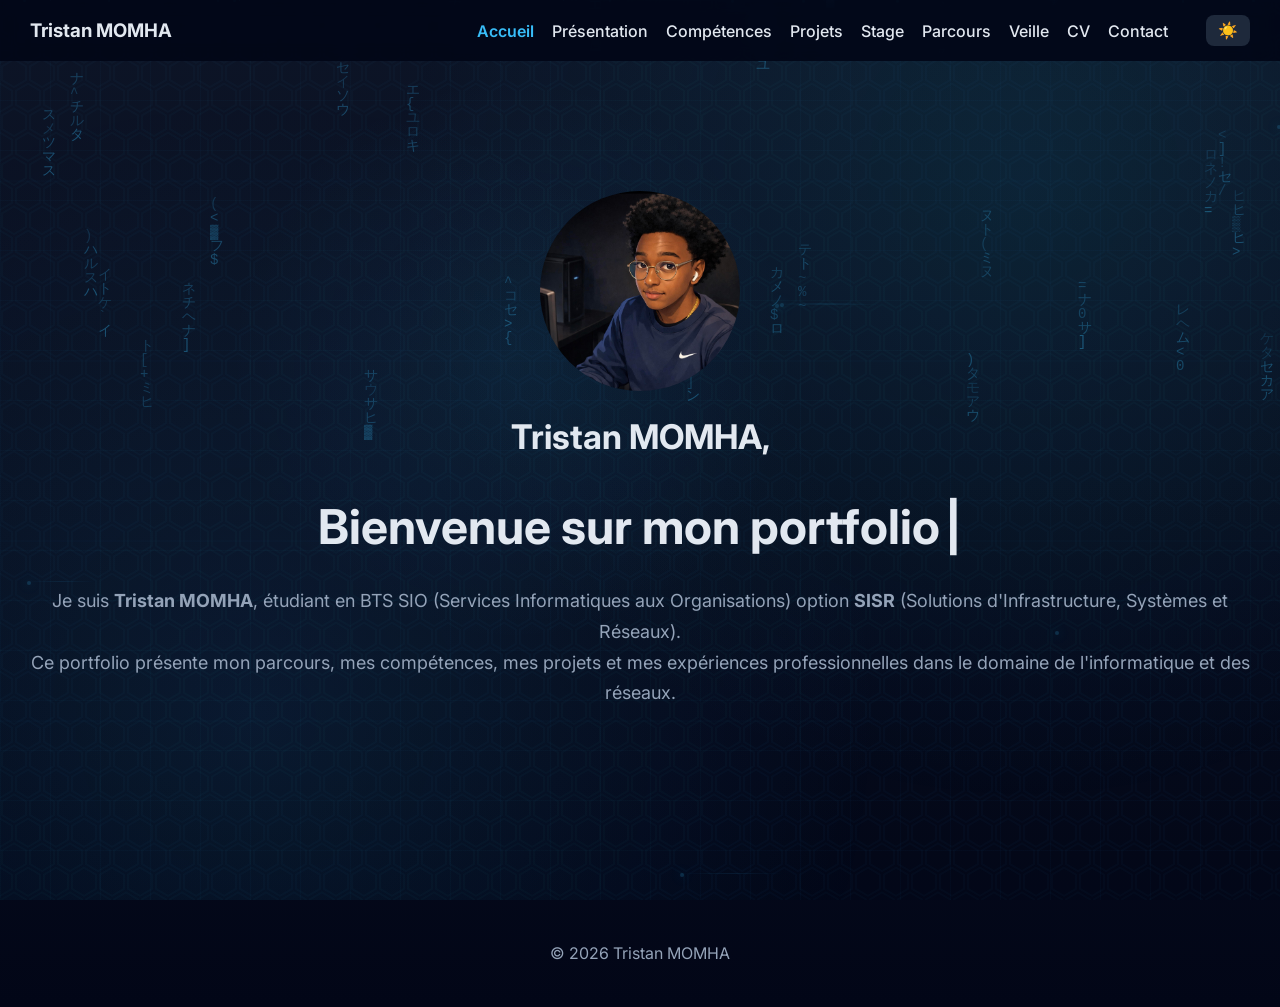
==== commit 7d37617b: "finalisation" ====
--- a/index.html
+++ b/index.html
@@ -16,8 +16,6 @@
 </head>
 
 <body>
-
-<canvas id="bg-animation"></canvas>
 
 <nav>
 
@@ -45,18 +43,12 @@
 <img src="moi.jpg" alt="Photo de profil de Tristan MOMHA">
 
 <h2>Tristan MOMHA,</h2>
-<p class="subtitle">Etudiant en BTS SIO option SISR</p>
 
 <h1 class="typewriter">Bienvenue sur mon portfolio</h1>
 
-<p>Je suis <strong>Tristan MOMHA</strong>, étudiant en BTS SIO (Services Informatiques aux Organisations) option <strong>SISR</strong> (Solutions d'Infrastructure, Systèmes et Réseaux).</p>
+<br><p>Je suis <strong>Tristan MOMHA</strong>, étudiant en BTS SIO (Services Informatiques aux Organisations) option <strong>SISR</strong> (Solutions d'Infrastructure, Systèmes et Réseaux).</p>
 
 <p>Ce portfolio présente mon parcours, mes compétences, mes projets et mes expériences professionnelles dans le domaine de l'informatique et des réseaux.</p>
-
-<div class="welcome-links">
-  <a href="presentation.html" class="btn-primary">En savoir plus sur moi</a>
-  <a href="competences.html" class="btn-secondary">Voir mes compétences</a>
-</div>
 
 </header>
 
@@ -71,7 +63,6 @@
 </footer>
 
 <script src="js/script.js"></script>
-<script src="js/bg-animation.js"></script>
 
 </body>
-</html>
+</html>
--- a/css/style.css
+++ b/css/style.css
@@ -1,14 +1,3 @@
-/* Canvas Background Animation */
-#bg-animation{
-    position:fixed;
-    top:0;
-    left:0;
-    width:100%;
-    height:100%;
-    z-index:-1;
-    pointer-events:none;
-}
-
 :root{
 --bg:#0f172a;
 --bg2:#020617;
@@ -609,6 +598,61 @@
 color:var(--muted);
 }
 
+.card-img{
+width:100%;
+height:auto;
+border-radius:8px;
+margin-bottom:12px;
+border:1px solid rgba(56,189,248,0.2);
+cursor:zoom-in;
+transition:transform 0.3s ease;
+}
+
+.card-img:hover{
+transform:scale(1.05);
+}
+
+.card-img-stack{
+display:flex;
+gap:8px;
+overflow-x:auto;
+padding:4px 0;
+}
+
+.card-img-stack .card-img{
+flex:0 0 auto;
+width:calc(50% - 4px);
+max-height:120px;
+object-fit:cover;
+margin-bottom:0;
+}
+
+/* Lightbox */
+.lightbox{
+display:none;
+position:fixed;
+top:0;
+left:0;
+width:100%;
+height:100%;
+background:rgba(0,0,0,0.9);
+z-index:9999;
+justify-content:center;
+align-items:center;
+cursor:zoom-out;
+}
+
+.lightbox.active{
+display:flex;
+}
+
+.lightbox img{
+max-width:90%;
+max-height:90%;
+border-radius:8px;
+box-shadow:0 0 30px rgba(56,189,248,0.3);
+}
+
 /* IMAGE LOCALISATION STAGE */
 
 .stage-img{
@@ -616,10 +660,122 @@
 margin-top:15px;
 border-radius:10px;
 transition:0.3s;
+cursor:zoom-in;
+border:1px solid rgba(56,189,248,0.2);
 }
 
 .stage-img:hover{
 transform:scale(1.03);
+box-shadow:0 8px 25px rgba(56,189,248,0.2);
+}
+
+.stage-images{
+display:grid;
+grid-template-columns:repeat(auto-fit,minmax(200px,1fr));
+gap:15px;
+margin-top:15px;
+}
+
+.stage-grid{
+display:grid;
+grid-template-columns:repeat(auto-fit,minmax(350px,1fr));
+gap:30px;
+}
+
+.stage-photo{
+width:100%;
+height:auto;
+border-radius:12px;
+border:1px solid rgba(56,189,248,0.2);
+cursor:zoom-in;
+transition:all 0.3s ease;
+}
+
+.stage-photo:hover{
+transform:scale(1.05);
+box-shadow:0 10px 30px rgba(56,189,248,0.25);
+}
+
+/* Stage Container */
+
+.stage-container{
+display:flex;
+flex-direction:column;
+gap:40px;
+max-width:900px;
+margin:0 auto;
+}
+
+.stage-card{
+background:var(--card);
+border-radius:20px;
+padding:30px;
+border:1px solid rgba(255,255,255,0.08);
+transition:0.3s;
+}
+
+.stage-card:hover{
+transform:translateY(-5px);
+box-shadow:0 20px 50px rgba(0,0,0,0.4);
+border-color:rgba(56,189,248,0.3);
+}
+
+.stage-header{
+margin-bottom:20px;
+padding-bottom:15px;
+border-bottom:1px solid rgba(56,189,248,0.15);
+}
+
+.stage-header h3{
+font-size:1.5rem;
+color:var(--accent);
+margin-bottom:8px;
+}
+
+.stage-header p{
+color:var(--muted);
+font-size:0.95rem;
+}
+
+.stage-content{
+margin-bottom:20px;
+}
+
+.stage-content ul{
+padding-left:20px;
+}
+
+.stage-content li{
+color:var(--text);
+margin-bottom:10px;
+line-height:1.6;
+}
+
+.stage-img-single{
+margin-top:15px;
+}
+
+.stage-gallery{
+display:grid;
+grid-template-columns:repeat(auto-fill,minmax(150px,1fr));
+gap:12px;
+margin-top:20px;
+}
+
+.gallery-img{
+width:100%;
+height:120px;
+object-fit:cover;
+border-radius:10px;
+border:1px solid rgba(56,189,248,0.15);
+cursor:zoom-in;
+transition:all 0.3s ease;
+}
+
+.gallery-img:hover{
+transform:scale(1.08);
+border-color:var(--accent);
+box-shadow:0 8px 20px rgba(56,189,248,0.25);
 }
 
 /* COMPÉTENCES */
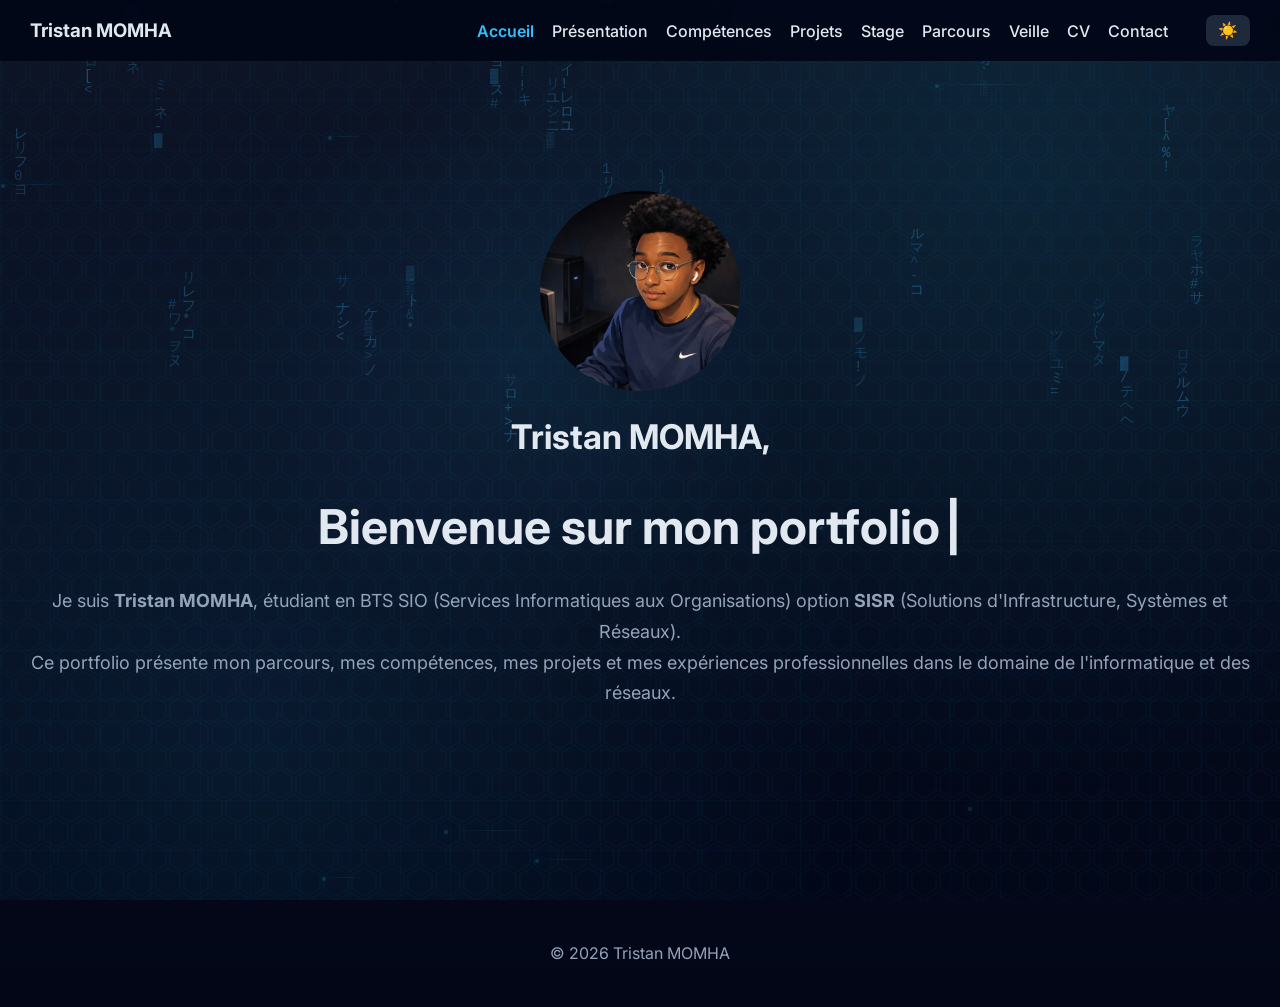
==== commit 3d8d8c21: "changements" ====
--- a/index.html
+++ b/index.html
@@ -26,7 +26,7 @@
 <a href="presentation.html">Présentation</a>
 <a href="competences.html">Compétences</a>
 <a href="projets.html">Projets</a>
-<a href="stage.html">Stage</a>
+<a href="stages.html">Stage</a>
 <a href="parcours.html">Parcours</a>
 <a href="veille.html">Veille</a>
 <a href="cv.html">CV</a>
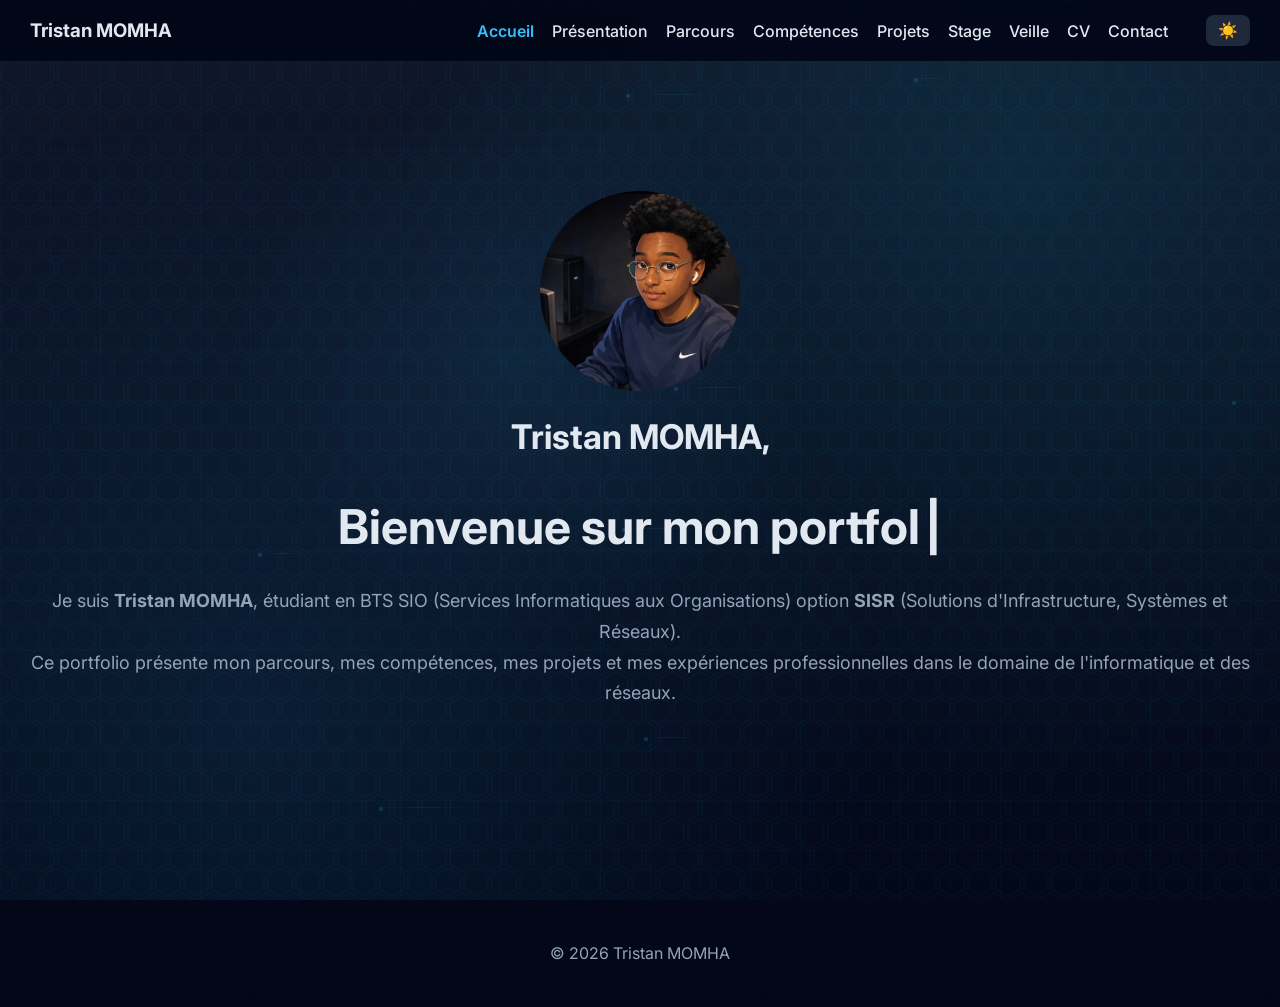
==== commit ee030176: "améliorations" ====
--- a/index.html
+++ b/index.html
@@ -24,10 +24,10 @@
 <div class="nav-links">
 <a href="index.html">Accueil</a>
 <a href="presentation.html">Présentation</a>
+<a href="parcours.html">Parcours</a>
 <a href="competences.html">Compétences</a>
 <a href="projets.html">Projets</a>
-<a href="stages.html">Stage</a>
-<a href="parcours.html">Parcours</a>
+<a href="stage.html">Stage</a>
 <a href="veille.html">Veille</a>
 <a href="cv.html">CV</a>
 <a href="contact.html">Contact</a>
--- a/css/style.css
+++ b/css/style.css
@@ -1270,4 +1270,100 @@
 color:var(--muted);
 font-size:13px;
 margin-top:30px;
+}
+
+/* SKILLS GRID - Remplacement des barres */
+.skills {
+display:grid;
+gap:18px;
+}
+
+.skill-item {
+background:var(--card);
+padding:22px 28px;
+border-radius:14px;
+border-left:5px solid var(--accent);
+transition:all 0.3s ease;
+box-shadow:0 4px 12px rgba(0,0,0,0.1);
+}
+
+.skill-item:hover {
+transform:translateX(10px);
+border-left-color:var(--accent2);
+box-shadow:0 8px 25px rgba(56,189,248,0.15);
+}
+
+.skill-item h3 {
+color:var(--accent);
+font-size:1.15rem;
+margin-bottom:8px;
+font-weight:600;
+}
+
+.skill-item p {
+color:var(--muted);
+font-size:0.95rem;
+line-height:1.6;
+margin:0;
+}
+
+/* Petite touche responsive */
+@media(max-width:700px){
+.skill-item {
+padding:18px 20px;
+}
+.skill-item h3 {
+font-size:1rem;
+}
+.skill-item p {
+font-size:0.9rem;
+}
+}
+
+/* Light mode skills */
+body.light-mode .skill-item {
+border-left-color:var(--accent);
+box-shadow:0 4px 12px rgba(0,0,0,0.05);
+}
+
+.skill-item {
+  background: var(--card);
+  padding: 22px 28px;
+  border-radius: 14px;
+  border-left: 5px solid var(--accent);
+  transition: all 0.3s ease;
+  box-shadow: 0 4px 12px rgba(0, 0, 0, 0.1);
+}
+
+.skill-item:hover {
+  transform: translateX(10px);
+  border-left-color: var(--accent2);
+  box-shadow: 0 8px 25px rgba(56, 189, 248, 0.15);
+}
+
+.skill-item h3 {
+  color: var(--accent);
+  font-size: 1.15rem;
+  margin-bottom: 8px;
+  font-weight: 600;
+}
+
+.skill-item p {
+  color: var(--muted);
+  font-size: 0.95rem;
+  line-height: 1.6;
+  margin: 0;
+}
+
+/* Petite touche responsive */
+@media (max-width: 700px) {
+  .skill-item {
+    padding: 18px 20px;
+  }
+  .skill-item h3 {
+    font-size: 1rem;
+  }
+  .skill-item p {
+    font-size: 0.9rem;
+  }
 }
